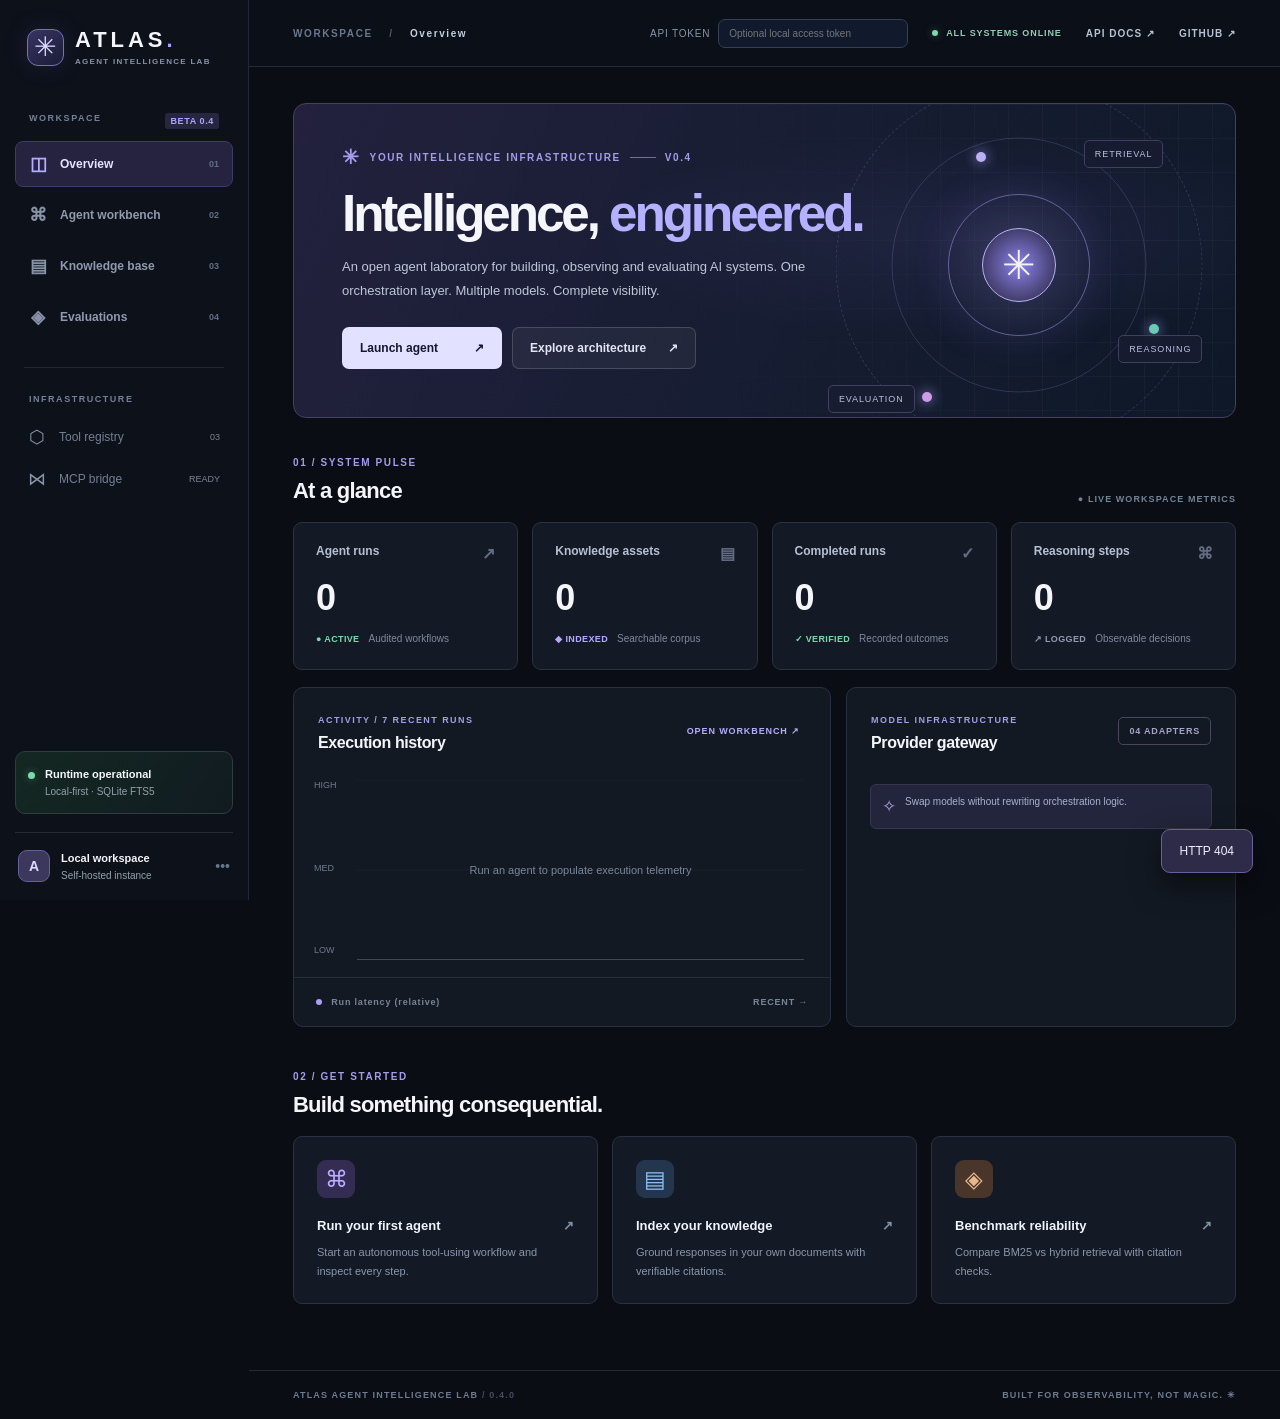
==== static/index.html @ 7a2d1500 "Add files via upload" ====
<!doctype html>
<html lang="en">
<head>
  <meta charset="utf-8">
  <meta name="viewport" content="width=device-width, initial-scale=1">
  <meta name="theme-color" content="#0a0e18">
  <title>ATLAS — Agent Intelligence Lab</title>
  <meta name="description" content="A research-grade agent workbench. Model-agnostic orchestration, local RAG, audit trails, and evaluations.">
  <link rel="stylesheet" href="/static/styles.css">
  <script src="/static/app.js" defer></script>
</head>
<body>
  <div class="shell">
    <aside class="sidebar">
      <a href="/" class="brand" aria-label="ATLAS home"><div class="brand-icon"><span>✳</span></div><div><strong>ATLAS<span class="brand-mark">.</span></strong><small>AGENT INTELLIGENCE LAB</small></div></a>
      <div class="workspace-label">WORKSPACE <span class="beta">BETA 0.4</span></div>
      <nav class="side-nav" aria-label="Main navigation">
        <button data-view="overview" class="nav-item active"><span class="nav-icon">◫</span> Overview <span class="nav-hotkey">01</span></button>
        <button data-view="workbench" class="nav-item"><span class="nav-icon">⌘</span> Agent workbench <span class="nav-hotkey">02</span></button>
        <button data-view="knowledge" class="nav-item"><span class="nav-icon">▤</span> Knowledge base <span class="nav-hotkey">03</span></button>
        <button data-view="evaluations" class="nav-item"><span class="nav-icon">◈</span> Evaluations <span class="nav-hotkey">04</span></button>
      </nav>
      <div class="side-divider"></div>
      <div class="sidebar-section-title">INFRASTRUCTURE</div>
      <div class="nav-muted"><span class="nav-icon">⬡</span> Tool registry <span class="pill-small">03</span></div>
      <div class="nav-muted"><span class="nav-icon">⋈</span> MCP bridge <span class="pill-small">READY</span></div>
      <div class="sidebar-bottom">
        <div class="engine-card"><span class="engine-light"></span><div><strong>Runtime operational</strong><small>Local-first · SQLite FTS5</small></div></div>
        <div class="footer-profile"><div class="avatar">A</div><div><strong>Local workspace</strong><small>Self-hosted instance</small></div><span>•••</span></div>
      </div>
    </aside>
    <main class="main">
      <header class="topbar"><div class="breadcrumb">WORKSPACE <span>/</span> <b id="currentPage">Overview</b></div><div class="top-actions"><label class="auth-control"><span>API TOKEN</span><input id="accessToken" type="password" autocomplete="off" placeholder="Optional local access token" aria-label="API access token"></label><span class="top-status"><i></i> ALL SYSTEMS ONLINE</span><a href="/docs" target="_blank" rel="noopener" class="top-link">API DOCS ↗</a><a href="https://github.com/new" target="_blank" rel="noopener" class="top-link">GITHUB ↗</a></div></header>
      <div class="content">
        <section id="view-overview" class="view active" aria-label="Overview">
          <div class="hero"><div class="hero-grid"></div><div class="hero-content"><div class="eyebrow"><span class="asterisk">✳</span> YOUR INTELLIGENCE INFRASTRUCTURE <span class="eyebrow-line"></span> V0.4</div><h1>Intelligence, <span>engineered.</span></h1><p>An open agent laboratory for building, observing and evaluating AI systems. One orchestration layer. Multiple models. Complete visibility.</p><div class="hero-actions"><button class="btn btn-light" id="heroLaunch">Launch agent <span>↗</span></button><button class="btn btn-glass" id="heroDocs">Explore architecture <span>↗</span></button></div></div><div class="hero-visual" aria-hidden="true"><div class="orbit orbit-1"></div><div class="orbit orbit-2"></div><div class="orbit orbit-3"></div><div class="orbit-center"><span>✳</span></div><div class="orbit-dot dot1"></div><div class="orbit-dot dot2"></div><div class="orbit-dot dot3"></div><div class="orbit-label orbit-tag1">RETRIEVAL</div><div class="orbit-label orbit-tag2">REASONING</div><div class="orbit-label orbit-tag3">EVALUATION</div></div></div>
          <div class="section-heading"><div><span class="kicker">01 / SYSTEM PULSE</span><h2>At a glance</h2></div><span class="last-updated">● LIVE WORKSPACE METRICS</span></div>
          <div class="metrics"><article class="metric-card"><div class="metric-top">Agent runs <span>↗</span></div><strong id="statRuns">0</strong><div class="metric-bottom"><span class="green-tag">● ACTIVE</span> Audited workflows</div></article><article class="metric-card"><div class="metric-top">Knowledge assets <span>▤</span></div><strong id="statDocs">0</strong><div class="metric-bottom"><span class="purple-tag">◆ INDEXED</span> Searchable corpus</div></article><article class="metric-card"><div class="metric-top">Completed runs <span>✓</span></div><strong id="statSuccess">0</strong><div class="metric-bottom"><span class="green-tag">✓ VERIFIED</span> Recorded outcomes</div></article><article class="metric-card"><div class="metric-top">Reasoning steps <span>⌘</span></div><strong id="statSteps">0</strong><div class="metric-bottom"><span class="gray-tag">↗ LOGGED</span> Observable decisions</div></article></div>
          <div class="dashboard-grid"><section class="panel large-panel"><div class="panel-heading"><div><span class="kicker">ACTIVITY / 7 RECENT RUNS</span><h3>Execution history</h3></div><button class="text-action" id="seeRuns">OPEN WORKBENCH ↗</button></div><div class="graph-layout"><div class="graph-axes"><span>HIGH</span><span>MED</span><span>LOW</span></div><div class="chart-grid" id="runChart"><div class="chart-empty">Run an agent to populate execution telemetry</div></div></div><div class="panel-foot"><span><i class="legend-point"></i> Run latency (relative)</span><span>RECENT →</span></div></section><section class="panel"><div class="panel-heading"><div><span class="kicker">MODEL INFRASTRUCTURE</span><h3>Provider gateway</h3></div><span class="chip-outline">04 ADAPTERS</span></div><div class="provider-list" id="providerList"></div><div class="provider-note"><span>✧</span> Swap models without rewriting orchestration logic.</div></section></div>
          <div class="section-heading lower-heading"><div><span class="kicker">02 / GET STARTED</span><h2>Build something consequential.</h2></div></div><div class="quick-grid"><button class="quick-card" data-jump="workbench"><span class="quick-icon purple">⌘</span><strong>Run your first agent <span>↗</span></strong><p>Start an autonomous tool-using workflow and inspect every step.</p></button><button class="quick-card" data-jump="knowledge"><span class="quick-icon blue">▤</span><strong>Index your knowledge <span>↗</span></strong><p>Ground responses in your own documents with verifiable citations.</p></button><button class="quick-card" data-jump="evaluations"><span class="quick-icon orange">◈</span><strong>Benchmark reliability <span>↗</span></strong><p>Compare BM25 vs hybrid retrieval with citation checks.</p></button></div>
        </section>
        <section id="view-workbench" class="view" aria-label="Agent workbench"><div class="page-head"><div><span class="kicker">02 / AGENT ORCHESTRATION</span><h1>Agent workbench<span class="dot">.</span></h1><p>Give an agent a task. Observe the model calls, tool execution, and grounded final output.</p></div><span class="header-label">TRACE-FIRST ENGINE</span></div>
          <div class="workbench-grid"><div class="work-left"><section class="panel composer"><div class="panel-heading"><div><span class="kicker">NEW EXECUTION</span><h3>Configure a run</h3></div><span class="chip-outline">SAFE TOOLS ENABLED</span></div><label class="field-label" for="providerSelect">RUN MODE</label><select id="runMode" class="form-control"><option value="auto" selected>ATLAS Auto · explainable routing</option><option value="single">Single agent · bounded tool loop</option><option value="team">ATLAS Team · 4 specialist stages</option></select><label class="field-label" for="providerSelect">MODEL PROVIDER</label><select id="providerSelect" class="form-control"><option value="demo">ATLAS Demo · Offline</option><option value="openai">OpenAI</option><option value="anthropic">Anthropic</option><option value="gemini">Google Gemini</option></select><label class="field-label" for="modelInput">MODEL IDENTIFIER</label><input id="modelInput" class="form-control" value="atlas-demo-v1" maxlength="100"><div class="row-fields"><div><label class="field-label" for="stepSelect">STEP BUDGET (PER ROLE IN TEAM MODE)</label><select id="stepSelect" class="form-control"><option value="3">3 steps</option><option value="5" selected>5 steps</option><option value="8">8 steps</option></select></div><div><label class="field-label">ACTIVE TOOLS</label><div class="tools-label">◈ 3 allowlisted</div></div></div><label class="field-label" for="costBudget">ESTIMATED TOKEN COST STOP · USD (OPTIONAL)</label><input id="costBudget" class="form-control" type="number" min="0.000001" max="100" step="0.001" placeholder="No cost stop configured"><p class="hint">An estimated, after-the-request stop, not a provider billing cap. Requires operator-defined rates for live models.</p><label class="field-label" for="promptInput">YOUR OBJECTIVE</label><textarea id="promptInput" class="form-control prompt-input" placeholder="Research the production safeguards for reliable AI agents. Use evidence from the indexed knowledge base and cite your sources..."></textarea><div class="prompt-suggestions"><button class="suggestion" data-prompt="What are the three baseline safeguards for production-grade tool-using agents?">Agent safety ↗</button><button class="suggestion" data-prompt="What is the Model Context Protocol and which tools does ATLAS expose?">MCP architecture ↗</button><button class="suggestion" data-prompt="Calculate (125 * 48) / 16">Calculator ↗</button></div><label class="queue-toggle"><input type="checkbox" id="backgroundMode" checked> Run in durable background queue (cancellable)</label><label class="queue-toggle"><input type="checkbox" id="useMemory"> Include relevant saved notes (opt-in, may go to model provider)</label><div class="queue-actions"><button class="btn" id="cancelJob" type="button" disabled>Cancel active job</button><span id="jobStatus" aria-live="polite">No queued task</span></div><button class="btn btn-primary wide" id="runAgent">▶ &nbsp; Execute agent <span>⌘ ENTER</span></button><p class="hint">Offline team roles are simulated, not independent reasoning models. Live providers use server-side API keys and can incur charges.</p></section><section class="panel history-panel"><div class="panel-heading"><div><span class="kicker">PERSISTENT AUDIT TRAIL</span><h3>Recent executions</h3></div></div><div id="recentRuns" class="run-list"></div><p class="hint">Queued jobs persist on disk. Interrupted paid runs are never automatically replayed.</p></section></div>
          <div class="work-right"><section class="panel trace-panel"><div class="panel-heading"><div><span class="kicker">LIVE EXECUTION STREAM</span><h3>Decision trace</h3></div><span id="executionStatus" class="status-badge idle">IDLE</span></div><div class="trace-flow" id="traceFlow"><div class="empty-state"><div class="empty-glyph">⌘</div><strong>Awaiting execution</strong><p>Every model response, tool invocation and observation will appear here as a trace event.</p></div></div></section><section class="panel output-panel"><div class="panel-heading"><div><span class="kicker">GROUNDED RESPONSE</span><h3>Agent output</h3></div><button class="text-action" id="copyOutput">COPY ↗</button></div><div id="agentOutput" class="agent-output"><p class="output-placeholder">Your agent's final response will appear here, along with citations when available.</p></div></section><section class="panel output-panel"><div class="panel-heading"><div><span class="kicker">CLAIM-LEVEL EVIDENCE AUDIT</span><h3>Evidence inspector</h3></div><button class="text-action" id="verifyCurrent">VERIFY ANSWER ↗</button></div><div id="claimAuditResults" class="agent-output"><p class="hint">Check explicit citations against indexed source passages. Heuristics do not establish truth.</p></div></section></div></div></section>
        <section id="view-knowledge" class="view" aria-label="Knowledge base"><div class="page-head"><div><span class="kicker">03 / LOCAL KNOWLEDGE ENGINE</span><h1>Knowledge base<span class="dot">.</span></h1><p>Ingest documents, compare BM25 and hybrid lexical retrieval, and inspect citations.</p></div><span class="header-label">SQLITE FTS5</span></div><div class="knowledge-grid"><section class="panel"><div class="panel-heading"><div><span class="kicker">INGESTION PIPELINE</span><h3>Add a document</h3></div></div><label class="field-label" for="docTitle">DOCUMENT TITLE</label><input class="form-control" id="docTitle" placeholder="e.g. Agent safety specification"><label class="field-label" for="docContent">DOCUMENT CONTENT</label><textarea class="form-control doc-content" id="docContent" placeholder="Paste plain text or markdown content here..."></textarea><div class="upload-row"><label class="file-control">↥ Upload .txt / .md<input type="file" accept=".txt,.md,text/plain,text/markdown" id="docFile" hidden></label><span>100 KB max</span></div><button class="btn btn-primary wide" id="addDocument">+ Index document</button></section><section class="panel"><div class="panel-heading"><div><span class="kicker">RETRIEVAL INDEX</span><h3>Indexed assets</h3></div><span class="chip-outline" id="assetCount">0 DOCUMENTS</span></div><div class="search-wrap"><span>⌕</span><input id="knowledgeSearch" placeholder="Search document passages..."></div><label class="field-label" for="retrievalSelect">RETRIEVAL STRATEGY</label><select id="retrievalSelect" class="form-control"><option value="bm25">BM25 · exact lexical matching</option><option value="hybrid">Hybrid · BM25 + lexical vector fusion</option><option value="semantic">Neural semantic · local sentence embeddings</option><option value="semantic_hybrid">Semantic hybrid · BM25 + neural vectors</option></select><p class="hint">Lexical hybrid uses hashed character n-grams. Neural modes require the optional local embedding dependency and an up-to-date index.</p><div class="upload-row"><button class="btn btn-primary" id="indexSemantic">◈ Build neural index</button><span id="semanticStatus">Neural index: not loaded</span></div><div id="searchResults" class="search-results"></div><div class="doc-list" id="docList"></div></section><section class="panel"><div class="panel-heading"><div><span class="kicker">OPT-IN AGENT CONTEXT</span><h3>Saved notes</h3></div></div><p class="hint">Notes live as plaintext in your local SQLite database. They are never automatically created or passed to an agent unless you opt in per queued run. Avoid sensitive secrets.</p><label class="field-label" for="memoryTitle">NOTE TITLE</label><input id="memoryTitle" class="form-control" maxlength="120" placeholder="e.g. My research focus"><label class="field-label" for="memoryContent">NOTE CONTENT</label><textarea id="memoryContent" class="form-control" maxlength="4000" placeholder="A short fact or preference to reuse..."></textarea><button id="saveMemory" class="btn btn-primary">+ Save note</button><div id="memoryList" class="doc-list"></div></section></div></section>
        <section id="view-evaluations" class="view" aria-label="Evaluations"><div class="page-head"><div><span class="kicker">04 / SYSTEM QUALITY</span><h1>Evaluation lab<span class="dot">.</span></h1><p>Instrument agent behavior with reproducible cases, measurable retrieval outcomes, and traceable sources.</p></div><span class="header-label">GOLDEN-SET EVALUATION</span></div><div class="eval-banner"><div><span class="kicker">MEASURE WHAT MATTERS</span><h2>Trust needs <em>evidence.</em></h2><p>Compare BM25 and lexical-vector hybrid recall@5 alongside citation-presence coverage. Now includes claim-level citation alignment and optional neural semantic retrieval evaluations. These are not truth scores.</p></div><div class="eval-orb">◈</div></div><section class="panel eval-config"><div class="panel-heading"><div><span class="kicker">BENCHMARK CONFIGURATION</span><h3>Golden-set evaluation</h3></div><span class="chip-outline">03 TEST CASES</span></div><div class="eval-controls"><div><label class="field-label" for="evalProvider">PROVIDER</label><select id="evalProvider" class="form-control"><option value="demo">ATLAS Demo · Offline</option><option value="openai">OpenAI</option><option value="anthropic">Anthropic</option><option value="gemini">Gemini</option></select></div><div><label class="field-label" for="evalModel">MODEL</label><input id="evalModel" class="form-control" value="atlas-demo-v1"></div><button class="btn btn-primary" id="runEvals">▶ &nbsp; Run benchmark</button></div><div class="eval-controls" style="margin-top:14px"><div><label class="field-label" for="comparisonProvider">COMPARE AGAINST</label><select id="comparisonProvider" class="form-control"><option value="demo">ATLAS Demo · Offline</option><option value="openai">OpenAI</option><option value="anthropic">Anthropic</option><option value="gemini">Gemini</option></select></div><div><label class="field-label" for="comparisonModel">SECOND MODEL ID</label><input id="comparisonModel" class="form-control" value="atlas-demo-v1"></div><button id="compareEvals" class="btn btn-primary">↗ Compare models</button></div><p class="hint">Live provider evaluations consume API tokens. Scores measure retrieval and citation support proxies, never ground-truth correctness.</p></section><section class="panel"><div class="panel-heading"><div><span class="kicker">HAND-LABELED AUDIT FIXTURES</span><h3>Evidence classification calibration</h3></div><button id="runCalibration" class="btn btn-primary">Run calibration ↗</button></div><p class="hint">Measures how the heuristic classifier performs on ten curated citation-surface examples. This is not a general factuality benchmark.</p><div id="calibrationResults" class="eval-results"></div></section><div id="comparisonResults" class="eval-results"></div><div id="evalResults" class="eval-results"><div class="empty-state"><div class="empty-glyph">◈</div><strong>No benchmark yet</strong><p>Seed the example documents and run the suite to generate your first quality report.</p></div></div></section>
      </div>
      <footer class="main-footer"><span>ATLAS AGENT INTELLIGENCE LAB <span class="footer-version">/ 0.4.0</span></span><span>BUILT FOR OBSERVABILITY, NOT MAGIC. ✳</span></footer>
    </main>
  </div>
  <div class="toast" id="toast" role="status"></div>
</body>
</html>
---- static/styles.css ----
:root{--bg:#0a0d14;--surface:#10151f;--card:#141a25;--card2:#171e2a;--border:#252d3b;--muted:#8692a7;--text:#f4f6fa;--sub:#bec7d7;--accent:#a7a1ff;--green:#7dd8ac;--orange:#f0b77e;--side:249px}*{box-sizing:border-box}html{scroll-behavior:smooth}body{margin:0;background:var(--bg);color:var(--text);font-family:Inter,ui-sans-serif,-apple-system,BlinkMacSystemFont,"Segoe UI",sans-serif;font-size:14px;-webkit-font-smoothing:antialiased}button,input,select,textarea{font:inherit}button{cursor:pointer}a{text-decoration:none;color:inherit}.shell{min-height:100vh;display:flex}.sidebar{width:var(--side);flex:0 0 var(--side);background:#0d111a;border-right:1px solid #202736;display:flex;flex-direction:column;padding:28px 15px 18px;position:sticky;top:0;height:100vh}.brand{display:flex;gap:11px;align-items:center;padding:0 12px 47px}.brand-icon{width:37px;height:37px;border:1px solid #756fc9;background:linear-gradient(145deg,#383463,#1a1c35);border-radius:11px;display:grid;place-items:center;color:#dad7ff;box-shadow:0 0 25px #7871ce25;font-size:27px}.brand strong{letter-spacing:.18em;font-size:22px;font-weight:780;line-height:1.05}.brand-mark{color:var(--accent)}.brand small{display:block;font-size:8px;color:#8992a7;letter-spacing:.16em;margin-top:6px;font-weight:700}.workspace-label,.sidebar-section-title{color:#738096;font-size:9px;font-weight:800;letter-spacing:.17em;padding:0 14px 12px;display:flex;justify-content:space-between}.beta{background:#272640;color:#aba5ff;padding:3px 5px;border-radius:3px;letter-spacing:.07em}.side-nav{display:grid;gap:5px}.nav-item{width:100%;color:#909aaf;background:transparent;border:1px solid transparent;text-align:left;display:flex;align-items:center;gap:13px;padding:13px 13px;border-radius:8px;font-weight:610;font-size:12px;transition:.16s}.nav-item:hover{background:#171e2b;color:white}.nav-item.active{color:#e6e3ff;background:#25233f;border-color:#3f3b65}.nav-item.active .nav-icon{color:#b4adff}.nav-icon{font-size:18px;line-height:1;width:18px;display:inline-flex;justify-content:center;color:#8993a8}.nav-hotkey{font-size:9px;color:#626e85;margin-left:auto}.side-divider{height:1px;background:#232a37;margin:27px 9px 26px}.nav-muted{color:#747f93;font-size:12px;display:flex;align-items:center;gap:13px;padding:12px 13px}.pill-small{margin-left:auto;font-size:9px;color:#7c8495}.sidebar-bottom{margin-top:auto}.engine-card{border:1px solid #2e3e3e;background:linear-gradient(125deg,#142822,#111b21);border-radius:10px;padding:16px 12px;display:flex;align-items:flex-start;gap:10px}.engine-light,.top-status i{width:7px;height:7px;flex:0 0 7px;border-radius:50%;background:var(--green);box-shadow:0 0 9px #6ff4b85c;margin-top:4px}.engine-card strong,.footer-profile strong{font-size:11px;font-weight:700;display:block}.engine-card small,.footer-profile small{font-size:10px;color:#92a3a9;display:block;margin-top:6px}.footer-profile{border-top:1px solid #252b39;margin-top:18px;padding:17px 3px 0;display:flex;gap:11px;align-items:center}.footer-profile>span{margin-left:auto;color:#69778d}.avatar{width:32px;height:32px;background:#3b375d;border:1px solid #645f98;border-radius:9px;display:grid;place-items:center;font-weight:800;color:#dedaff}.main{min-width:0;flex:1;display:flex;flex-direction:column}.topbar{height:67px;border-bottom:1px solid #252b38;display:flex;align-items:center;justify-content:space-between;padding:0 44px;background:#0b0f17}.breadcrumb{font-size:10px;font-weight:800;letter-spacing:.16em;color:#69778c}.breadcrumb span{padding:0 12px;color:#525b6c}.breadcrumb b{color:#c4cedd;font-size:10px}.top-actions{display:flex;align-items:center;gap:24px}.top-status{font-size:9px;font-weight:800;letter-spacing:.1em;color:#93cbb3;display:flex;align-items:center;gap:8px}.top-status i{width:6px;height:6px;flex-basis:6px;margin-top:0}.top-link{font-size:10px;letter-spacing:.1em;color:#b7c1d1;font-weight:800}.top-link:hover{color:#fff}.content{width:100%;max-width:1550px;margin:0 auto;padding:36px 44px 66px;flex:1}.view{display:none;animation:fadeup .3s ease}.view.active{display:block}@keyframes fadeup{from{opacity:.2;transform:translateY(7px)}to{opacity:1;transform:translateY(0)}}.hero{min-height:315px;border:1px solid #46405f;border-radius:13px;background:linear-gradient(115deg,#23213e 0%,#171d32 52%,#0e1828 100%);position:relative;overflow:hidden;display:flex;align-items:center;padding:42px 48px}.hero:before{content:"";position:absolute;inset:0;background:radial-gradient(ellipse at 72% 42%,#7866c91c,transparent 40%);pointer-events:none}.hero-grid{position:absolute;inset:0;background-image:linear-gradient(#ffffff08 1px,transparent 1px),linear-gradient(90deg,#ffffff08 1px,transparent 1px);background-size:34px 34px;mask-image:linear-gradient(90deg,transparent 36%,#000 88%)}.hero-content{position:relative;z-index:2;max-width:620px}.eyebrow,.kicker{font-size:10px;letter-spacing:.16em;font-weight:800;color:#a39ce9}.eyebrow{display:flex;align-items:center;gap:9px}.asterisk{font-size:20px;line-height:0}.eyebrow-line{width:26px;height:1px;background:#747092}.hero h1{font-size:clamp(36px,4vw,57px);letter-spacing:-.06em;line-height:1.07;margin:24px 0 14px;font-weight:760}.hero h1 span{color:#b5b0ff}.hero p{max-width:514px;color:#bfc6d7;line-height:1.85;font-size:13px;margin-bottom:24px}.hero-actions{display:flex;gap:10px}.btn{border:1px solid transparent;display:inline-flex;align-items:center;justify-content:center;gap:22px;padding:12px 17px;border-radius:7px;font-size:12px;font-weight:750;transition:all .2s;min-height:42px}.btn:hover{transform:translateY(-1px);filter:brightness(1.1)}.btn-light{background:#e2e1ff;color:#151632}.btn-light span{margin-left:14px}.btn-glass{color:#e2e5f2;background:#ffffff0c;border-color:#ffffff29}.btn-primary{background:linear-gradient(120deg,#aea6ff,#8d87ea);color:#111127;box-shadow:0 6px 20px #817aec1f}.btn-primary:disabled{opacity:.5;cursor:wait;transform:none}.wide{width:100%;justify-content:space-between}.wide span{font-size:9px;letter-spacing:.1em;color:#4e4a79}.hero-visual{position:absolute;width:390px;height:390px;right:21px;top:-34px;opacity:.95}.orbit{border:1px solid #a7a3eb35;border-radius:50%;position:absolute;top:50%;left:50%;transform:translate(-50%,-50%)}.orbit-1{width:142px;height:142px;border-color:#a79df38c;box-shadow:0 0 55px #9787ff12}.orbit-2{width:255px;height:255px}.orbit-3{width:367px;height:367px;border-style:dashed}.orbit-center{width:74px;height:74px;border-radius:50%;background:radial-gradient(circle,#918af4,#4c467a 65%,#262644);border:1px solid #c4bcff;position:absolute;top:50%;left:50%;transform:translate(-50%,-50%);box-shadow:0 0 80px #a69bf57a;display:grid;place-items:center;font-size:40px;color:white}.orbit-dot{width:10px;height:10px;border-radius:50%;background:#c5baff;position:absolute;box-shadow:0 0 13px #a6a1ff}.dot1{top:21%;left:39%}.dot2{top:65%;right:14%;background:#6fd5bc}.dot3{bottom:15%;left:25%;background:#d8a5f1}.orbit-label{position:absolute;font-size:9px;letter-spacing:.1em;color:#c5c8e9;background:#191d32e8;border:1px solid #444263;padding:8px 10px;border-radius:5px}.orbit-tag1{top:18%;right:13%}.orbit-tag2{bottom:25%;right:3%}.orbit-tag3{bottom:12%;left:1%}.section-heading{display:flex;justify-content:space-between;align-items:end;margin:35px 0 18px}.section-heading h2{font-size:22px;letter-spacing:-.035em;margin:9px 0 0;font-weight:740}.last-updated{font-size:9px;color:#738497;font-weight:780;letter-spacing:.12em}.metrics{display:grid;grid-template-columns:repeat(4,minmax(0,1fr));gap:14px}.metric-card{background:#141a25;border:1px solid #2a3140;border-radius:9px;padding:21px 22px;min-height:148px}.metric-top{display:flex;justify-content:space-between;font-size:12px;color:#b6c0d1;font-weight:600}.metric-top span{color:#626d83;font-size:16px}.metric-card strong{font-size:36px;letter-spacing:-.05em;display:block;margin:14px 0}.metric-bottom{font-size:10px;color:#7e899d;display:flex;align-items:center;gap:9px}.green-tag,.purple-tag,.gray-tag{font-size:9px;font-weight:900;letter-spacing:.04em;color:var(--green)}.purple-tag{color:#b6a9ff}.gray-tag{color:#909ab0}.dashboard-grid{display:grid;grid-template-columns:1.38fr 1fr;gap:15px;margin-top:17px}.panel{background:#131923;border:1px solid #293140;border-radius:10px;overflow:hidden}.panel-heading{display:flex;justify-content:space-between;align-items:center;padding:22px 24px 17px;gap:10px}.panel-heading h3{font-size:16px;letter-spacing:-.025em;margin:8px 0 0;font-weight:730}.panel-heading .kicker{font-size:9px}.text-action{background:none;border:0;color:#b5acfa;letter-spacing:.1em;font-size:9px;font-weight:780;white-space:nowrap}.text-action:hover{color:white}.graph-layout{height:191px;display:flex;padding:11px 26px 0 20px}.graph-axes{width:43px;display:flex;flex-direction:column;justify-content:space-between;font-size:9px;color:#6e7b8e;padding:0 0 5px}.chart-grid{position:relative;flex:1;border-bottom:1px solid #424956;background:repeating-linear-gradient(to bottom,#313a481c 0,#313a481c 1px,transparent 1px,transparent 50%);display:flex;align-items:end;justify-content:space-around;padding:0 10px 0;gap:15px}.bar{width:26px;max-width:13%;min-height:5px;background:linear-gradient(180deg,#a99dfb,#534b95);border:1px solid #a398e6;border-bottom:0;border-radius:5px 5px 0 0;position:relative;transition:height .4s}.bar:hover{filter:brightness(1.25)}.chart-empty{margin:auto;color:#79869b;font-size:11px;text-align:center}.panel-foot{padding:19px 22px;border-top:1px solid #242d3a;margin-top:17px;display:flex;justify-content:space-between;color:#788498;font-size:9px;letter-spacing:.09em;font-weight:700}.legend-point{display:inline-block;width:6px;height:6px;border-radius:50%;background:#ac9ff3;margin-right:6px}.provider-list{padding:0 24px 15px}.provider-row{display:flex;align-items:center;padding:12px 0;border-bottom:1px solid #242c38;gap:12px}.provider-logo{width:34px;height:34px;display:grid;place-items:center;background:#272d3c;border:1px solid #40495c;border-radius:9px;font-weight:850;color:#d7dcf0}.provider-logo.demo{background:#343057;color:#c9beff}.provider-text{flex:1}.provider-text strong{display:block;font-size:12px}.provider-text small{display:block;margin-top:4px;font-size:10px;color:#78869a}.provider-state{font-size:9px;letter-spacing:.07em;color:#dbaaa0}.provider-state.ready{color:#78cea5}.provider-note{margin:0 23px 21px;padding:11px;background:#22253b;border:1px solid #373550;border-radius:6px;color:#abb1cf;font-size:10px;display:flex;gap:9px}.provider-note span{color:#b5a3ef;font-size:17px}.lower-heading{margin-top:40px}.quick-grid{display:grid;grid-template-columns:repeat(3,1fr);gap:14px}.quick-card{text-align:left;padding:23px;border-radius:9px;background:#141a25;border:1px solid #293140;color:#f1f3fb;transition:.17s}.quick-card:hover{border-color:#776ec0;transform:translateY(-2px)}.quick-icon{display:grid;place-items:center;width:38px;height:38px;border-radius:9px;font-size:23px;margin-bottom:20px}.quick-icon.purple{background:#342c52;color:#bbadff}.quick-icon.blue{background:#23364d;color:#8fbef2}.quick-icon.orange{background:#493529;color:#e7b88c}.quick-card strong{font-size:13px;display:flex;justify-content:space-between}.quick-card strong span{color:#7f8fa7}.quick-card p{font-size:11px;line-height:1.7;color:#8996aa;margin:10px 0 0}.main-footer{border-top:1px solid #242c39;display:flex;justify-content:space-between;padding:19px 44px;color:#6d7a90;font-size:9px;font-weight:790;letter-spacing:.13em}.footer-version{color:#444c5c}.page-head{display:flex;justify-content:space-between;align-items:center;margin:7px 0 28px;gap:20px}.page-head h1{font-size:clamp(30px,3.2vw,46px);letter-spacing:-.055em;margin:10px 0}.page-head .dot{color:#a69bf7}.page-head p{font-size:12px;color:#9ca9bd;line-height:1.7}.header-label,.chip-outline{font-size:9px;letter-spacing:.09em;color:#a7a3c9;border:1px solid #48455e;border-radius:5px;padding:8px 10px;font-weight:750;white-space:nowrap}.workbench-grid{display:grid;grid-template-columns:minmax(340px,.82fr) minmax(390px,1.18fr);gap:16px;align-items:start}.work-left,.work-right{display:grid;gap:16px}.composer{padding-bottom:22px}.composer>.field-label,.composer>.form-control,.composer>.prompt-suggestions,.composer>.wide,.composer>.hint{margin-left:24px;margin-right:24px}.field-label{font-size:9px;font-weight:800;letter-spacing:.13em;color:#909db2;display:block;margin-top:20px;margin-bottom:9px}.form-control{display:block;width:calc(100% - 48px);padding:13px 14px;color:#e4eaf5;background:#0d131c;border:1px solid #333c4d;outline:none;border-radius:6px;font-size:12px;transition:.2s}.form-control:focus{border-color:#8a7fe5;box-shadow:0 0 0 3px #877add22}.form-control::placeholder{color:#67748a}select.form-control{color-scheme:dark}.row-fields{display:grid;grid-template-columns:1fr 1fr;gap:13px;margin:0 24px}.row-fields .form-control{width:100%}.tools-label{border:1px solid #303d45;background:#14241f;color:#92cbb1;padding:13px;border-radius:6px;font-size:11px}.prompt-input{min-height:157px;resize:vertical;line-height:1.65}.prompt-suggestions{display:flex;flex-wrap:wrap;gap:6px;margin-top:10px!important}.suggestion{border:1px solid #363e52;background:#232938;border-radius:5px;color:#acb8ce;padding:8px;font-size:10px}.suggestion:hover{border-color:#a49ded;color:white}.composer .wide{width:calc(100% - 48px);margin-top:20px}.hint{font-size:10px;color:#788499;line-height:1.6;margin-bottom:0}.trace-panel{min-height:375px}.trace-flow{padding:0 22px 23px;max-height:580px;overflow:auto}.empty-state{padding:63px 22px;text-align:center;color:#78869d}.empty-glyph{width:54px;height:54px;display:grid;place-items:center;background:#27283e;border:1px solid #474366;border-radius:14px;font-size:32px;color:#b9aaf5;margin:0 auto 18px}.empty-state strong{display:block;color:#d7dfea;font-size:13px}.empty-state p{max-width:330px;margin:11px auto 0;font-size:11px;line-height:1.8}.status-badge{font-size:9px;font-weight:800;letter-spacing:.09em;border-radius:20px;padding:6px 11px}.status-badge.idle{color:#adb6c6;background:#2a303c}.status-badge.running{color:#b1aafa;background:#373159}.status-badge.done{color:#84d9b0;background:#1b392e}.status-badge.error{color:#efb3a8;background:#4b2b2b}.trace-event{display:flex;gap:15px;padding:15px 0;border-top:1px solid #293140}.trace-icon{display:grid;place-items:center;flex:0 0 30px;width:30px;height:30px;border-radius:7px;background:#272b43;color:#bcb3ff;font-size:15px}.trace-event.tool_result .trace-icon{background:#1e3432;color:#83dfc1}.trace-event.final .trace-icon{background:#243b2e;color:#8be4af}.trace-event.error .trace-icon{background:#45292b;color:#ffa6a6}.trace-content{min-width:0;flex:1}.trace-content strong{font-size:11px;text-transform:uppercase;letter-spacing:.07em}.trace-content small{display:block;color:#7f8ca0;font-size:9px;margin-top:6px}.trace-content pre{white-space:pre-wrap;word-break:break-word;background:#0c121b;border:1px solid #293140;padding:11px;color:#aab7cf;font-size:10px;line-height:1.55;border-radius:5px;max-height:150px;overflow:auto;margin:10px 0 0}.output-panel{min-height:190px}.agent-output{padding:2px 24px 26px;color:#d4deee;font-size:12px;line-height:1.8;white-space:pre-wrap;word-break:break-word}.output-placeholder{color:#76859a}.history-panel .run-list{padding:0 22px 20px}.run-entry{display:flex;align-items:center;gap:10px;width:100%;padding:13px 2px;border:0;border-top:1px solid #293140;background:transparent;color:#dce3ef;text-align:left}.run-entry:hover{background:#ffffff05}.run-entry .mini-icon{color:#aca2f7;font-size:18px}.run-entry .run-text{flex:1;min-width:0}.run-entry strong{display:block;font-size:11px;overflow:hidden;text-overflow:ellipsis;white-space:nowrap}.run-entry small{color:#7e8da2;font-size:9px;margin-top:5px;display:block}.run-entry .run-status{font-size:10px;color:#86d8aa}.knowledge-grid{display:grid;grid-template-columns:1fr 1.1fr;gap:16px;align-items:start}.knowledge-grid .panel{padding-bottom:22px}.knowledge-grid .field-label,.knowledge-grid .form-control,.upload-row,.knowledge-grid .wide{margin-left:24px;margin-right:24px}.knowledge-grid .wide{width:calc(100% - 48px)}.doc-content{height:230px;resize:vertical}.upload-row{display:flex;align-items:center;justify-content:space-between;margin-top:15px;margin-bottom:21px}.upload-row>span{font-size:10px;color:#718096}.file-control{border:1px dashed #554e79;color:#c3baff;background:#27233f;border-radius:5px;padding:10px 14px;cursor:pointer;font-size:11px}.file-control:hover{background:#363054}.search-wrap{margin:0 24px 14px;border:1px solid #343e4d;background:#0e131c;border-radius:7px;display:flex;align-items:center;padding:0 13px;color:#8c97ab;font-size:23px}.search-wrap input{border:0;background:none;color:#e2e9f5;width:100%;outline:0;padding:12px;font-size:12px}.doc-list,.search-results{padding:0 24px}.doc-row{display:flex;gap:12px;align-items:center;padding:15px 0;border-bottom:1px solid #293140}.doc-icon{background:#2b2a45;border:1px solid #484363;border-radius:8px;width:34px;height:39px;display:grid;place-items:center;color:#c5b9fa;font-size:20px}.doc-meta{flex:1;min-width:0}.doc-meta strong{display:block;font-size:12px;overflow:hidden;text-overflow:ellipsis;white-space:nowrap}.doc-meta small{display:block;font-size:10px;color:#7d8aa1;margin-top:5px}.delete-btn{background:none;border:0;color:#8b8fa3;font-size:17px}.delete-btn:hover{color:#ff9d98}.search-hit{padding:14px;background:#1c2531;border:1px solid #303a4a;border-radius:7px;margin-bottom:9px}.search-hit strong{font-size:12px}.search-hit small{display:block;color:#b5aff4;font-size:10px;margin:5px 0}.search-hit p{font-size:11px;color:#98a8bf;line-height:1.6;max-height:68px;overflow:hidden;margin:0}.list-placeholder{font-size:11px;color:#78889e;padding:17px 0}.eval-banner{border:1px solid #50456c;border-radius:10px;background:linear-gradient(110deg,#302841,#1b2337);padding:32px 39px;display:flex;justify-content:space-between;align-items:center;overflow:hidden;margin-bottom:17px}.eval-banner h2{font-size:32px;letter-spacing:-.055em;margin:12px 0}.eval-banner em{color:#bfb1ff;font-style:normal}.eval-banner p{max-width:525px;color:#b4bfd0;line-height:1.7;font-size:12px}.eval-orb{font-size:114px;color:#a69aff70;transform:rotate(-20deg);padding-right:28px}.eval-config{padding-bottom:20px}.eval-controls{display:grid;grid-template-columns:1fr 1fr auto;gap:15px;align-items:end;padding:0 24px}.eval-controls .form-control{width:100%}.eval-controls .field-label{margin-top:5px}.eval-config .hint{margin:15px 24px 0}.eval-results{margin-top:17px}.eval-results>.empty-state{background:#131923;border:1px solid #293140;border-radius:10px}.eval-score-grid{display:grid;grid-template-columns:1fr 1fr 1fr;gap:15px;margin-bottom:15px}.eval-score{padding:22px;border-radius:9px;border:1px solid #313948;background:#151d28}.eval-score .kicker{color:#8996a8}.eval-score strong{display:block;font-size:36px;letter-spacing:-.06em;margin:12px 0}.eval-score small{color:#8997aa}.eval-table{width:100%;border-collapse:collapse;font-size:11px}.eval-table th{text-align:left;color:#91a0b5;font-size:9px;letter-spacing:.1em;padding:13px 14px;border-bottom:1px solid #303b4b}.eval-table td{color:#c4cedc;padding:16px 14px;border-bottom:1px solid #293140}.pass{color:#80dfb4}.fail{color:#ebac9d}.eval-details{padding:0 13px 16px}.eval-details h3{padding:10px 10px 0}.toast{position:fixed;right:27px;bottom:27px;padding:14px 18px;background:#2e2b48;color:#f0ecff;box-shadow:0 12px 30px #0008;border:1px solid #68609b;border-radius:9px;z-index:99;opacity:0;transform:translateY(12px);transition:.2s;pointer-events:none;font-size:12px;max-width:350px}.toast.show{opacity:1;transform:translateY(0)}@media(max-width:1270px){:root{--side:214px}.content{padding:27px 28px 54px}.topbar{padding:0 28px}.hero-visual{right:-90px;opacity:.5}.hero-content{max-width:540px}.metric-card{padding:18px 15px}.dashboard-grid{grid-template-columns:1fr 1fr}.workbench-grid{grid-template-columns:1fr 1fr}}@media(max-width:1010px){.sidebar{position:relative;height:auto}.shell{align-items:stretch}.hero-visual{display:none}.hero{padding:35px}.metrics{grid-template-columns:repeat(2,1fr)}.dashboard-grid,.workbench-grid,.knowledge-grid{grid-template-columns:1fr}.quick-grid{grid-template-columns:1fr 1fr}.top-status{display:none}}@media(max-width:720px){.shell{display:block}.sidebar{width:100%;height:auto;position:relative;padding:12px 15px}.brand{padding:0 0 14px}.workspace-label,.side-divider,.sidebar-section-title,.nav-muted,.sidebar-bottom{display:none}.side-nav{display:flex;gap:4px;overflow:auto}.nav-item{flex:0 0 auto;width:auto;padding:10px}.nav-hotkey{display:none}.topbar{height:48px;padding:0 17px}.top-actions{gap:12px}.top-link{font-size:9px}.content{padding:23px 15px 44px}.hero{padding:25px 21px;min-height:310px}.hero h1{font-size:38px}.hero-actions{flex-wrap:wrap}.metrics{gap:8px}.metric-card{padding:17px 12px;min-height:134px}.metric-card strong{font-size:29px}.dashboard-grid,.quick-grid{grid-template-columns:1fr}.section-heading{gap:12px}.last-updated{display:none}.page-head .header-label{display:none}.main-footer{padding:17px;font-size:8px;gap:15px}.main-footer span:last-child{display:none}.eval-controls{grid-template-columns:1fr}.eval-banner{padding:25px}.eval-orb{display:none}.eval-score-grid{grid-template-columns:1fr}.eval-table{font-size:10px}.eval-table th,.eval-table td{padding:10px 7px}.panel-heading{padding:18px 17px}.workbench-grid{grid-template-columns:minmax(0,1fr)}.top-link:last-child{display:none}}
/* v0.3 claim-evidence audit surface */
.claim-entry {padding:13px 0;border-top:1px solid var(--border,#2e3447);display:grid;gap:6px;overflow-wrap:anywhere}
.claim-entry strong{font-size:11px;letter-spacing:.08em}
.claim-entry p{font-size:13px;margin:0;line-height:1.55}
.claim-entry small{font-size:11px;opacity:.65}
#indexSemantic{white-space:nowrap}
#semanticStatus{font-size:11px;word-break:break-word}

/* v0.4 operator controls */
.auth-control{display:flex;align-items:center;gap:8px;font-size:10px;letter-spacing:.08em;color:#8995a9}
.auth-control input{max-width:190px;width:190px;color:#dce6fb;background:#111a2d;border:1px solid #334055;border-radius:7px;padding:8px 10px}
.queue-toggle{display:flex;align-items:center;gap:8px;margin:10px 0;font-size:12px;color:#c3cee3;cursor:pointer}
.queue-toggle input{accent-color:#8b83ff}
.queue-actions{display:flex;align-items:center;gap:12px;margin-bottom:12px;color:#aab8cf;font-size:12px}
.queue-actions button{border:1px solid #57637a;background:#142037;color:#e6eaff;border-radius:8px;padding:8px 11px;cursor:pointer}
.queue-actions button:disabled{opacity:.45;cursor:not-allowed}
#memoryList{margin-top:18px}
@media(max-width:700px){.auth-control span{display:none}.auth-control input{max-width:118px;width:118px}}
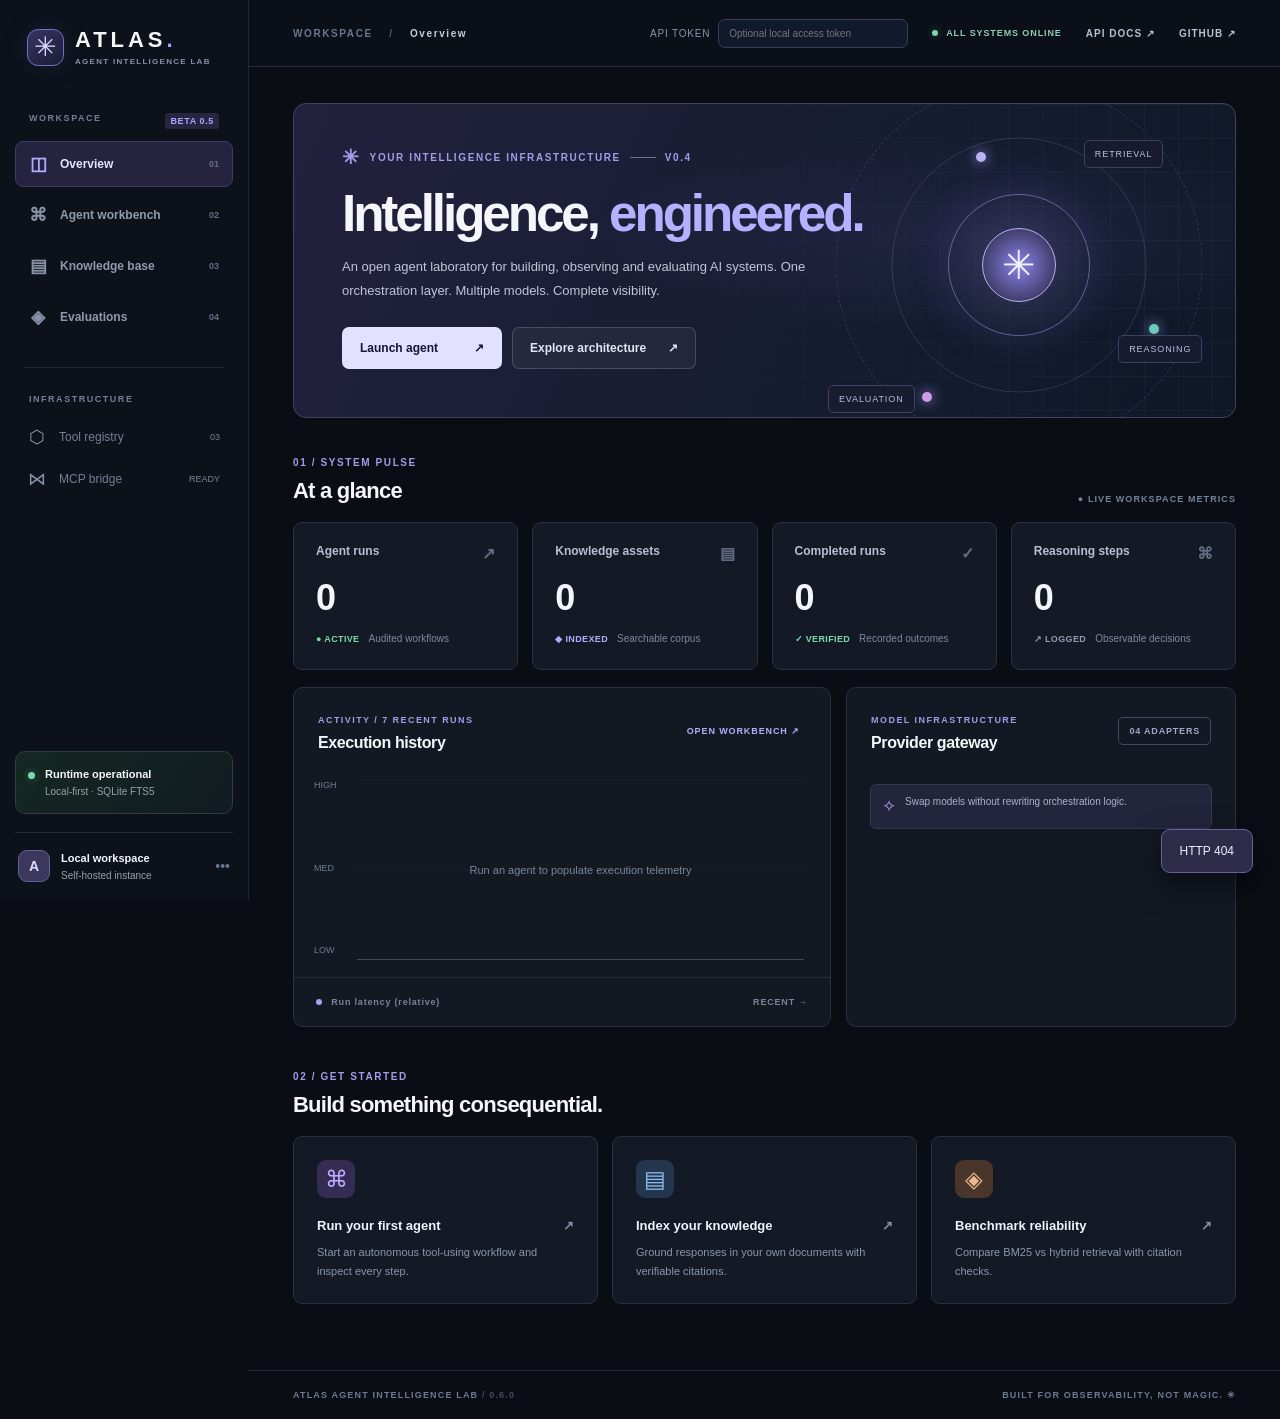
==== commit 7e36d21d: "feat: ATLAS v0.6 browser workspace and public demo" ====
--- a/static/index.html
+++ b/static/index.html
@@ -13,7 +13,7 @@
   <div class="shell">
     <aside class="sidebar">
       <a href="/" class="brand" aria-label="ATLAS home"><div class="brand-icon"><span>✳</span></div><div><strong>ATLAS<span class="brand-mark">.</span></strong><small>AGENT INTELLIGENCE LAB</small></div></a>
-      <div class="workspace-label">WORKSPACE <span class="beta">BETA 0.4</span></div>
+      <div class="workspace-label">WORKSPACE <span class="beta">BETA 0.5</span></div>
       <nav class="side-nav" aria-label="Main navigation">
         <button data-view="overview" class="nav-item active"><span class="nav-icon">◫</span> Overview <span class="nav-hotkey">01</span></button>
         <button data-view="workbench" class="nav-item"><span class="nav-icon">⌘</span> Agent workbench <span class="nav-hotkey">02</span></button>
@@ -30,7 +30,7 @@
       </div>
     </aside>
     <main class="main">
-      <header class="topbar"><div class="breadcrumb">WORKSPACE <span>/</span> <b id="currentPage">Overview</b></div><div class="top-actions"><label class="auth-control"><span>API TOKEN</span><input id="accessToken" type="password" autocomplete="off" placeholder="Optional local access token" aria-label="API access token"></label><span class="top-status"><i></i> ALL SYSTEMS ONLINE</span><a href="/docs" target="_blank" rel="noopener" class="top-link">API DOCS ↗</a><a href="https://github.com/new" target="_blank" rel="noopener" class="top-link">GITHUB ↗</a></div></header>
+      <header class="topbar"><div class="breadcrumb">WORKSPACE <span>/</span> <b id="currentPage">Overview</b></div><div class="top-actions"><label class="auth-control"><span>API TOKEN</span><input id="accessToken" type="password" autocomplete="off" placeholder="Optional local access token" aria-label="API access token"></label><span class="top-status"><i></i> ALL SYSTEMS ONLINE</span><button id="logoutButton" class="top-link" type="button" hidden>LOG OUT ↗</button><a href="/docs" target="_blank" rel="noopener" class="top-link">API DOCS ↗</a><a href="https://github.com/chesswiz263-hub/altas-agent-lab" target="_blank" rel="noopener" class="top-link">GITHUB ↗</a></div></header>
       <div class="content">
         <section id="view-overview" class="view active" aria-label="Overview">
           <div class="hero"><div class="hero-grid"></div><div class="hero-content"><div class="eyebrow"><span class="asterisk">✳</span> YOUR INTELLIGENCE INFRASTRUCTURE <span class="eyebrow-line"></span> V0.4</div><h1>Intelligence, <span>engineered.</span></h1><p>An open agent laboratory for building, observing and evaluating AI systems. One orchestration layer. Multiple models. Complete visibility.</p><div class="hero-actions"><button class="btn btn-light" id="heroLaunch">Launch agent <span>↗</span></button><button class="btn btn-glass" id="heroDocs">Explore architecture <span>↗</span></button></div></div><div class="hero-visual" aria-hidden="true"><div class="orbit orbit-1"></div><div class="orbit orbit-2"></div><div class="orbit orbit-3"></div><div class="orbit-center"><span>✳</span></div><div class="orbit-dot dot1"></div><div class="orbit-dot dot2"></div><div class="orbit-dot dot3"></div><div class="orbit-label orbit-tag1">RETRIEVAL</div><div class="orbit-label orbit-tag2">REASONING</div><div class="orbit-label orbit-tag3">EVALUATION</div></div></div>
@@ -45,7 +45,7 @@
         <section id="view-knowledge" class="view" aria-label="Knowledge base"><div class="page-head"><div><span class="kicker">03 / LOCAL KNOWLEDGE ENGINE</span><h1>Knowledge base<span class="dot">.</span></h1><p>Ingest documents, compare BM25 and hybrid lexical retrieval, and inspect citations.</p></div><span class="header-label">SQLITE FTS5</span></div><div class="knowledge-grid"><section class="panel"><div class="panel-heading"><div><span class="kicker">INGESTION PIPELINE</span><h3>Add a document</h3></div></div><label class="field-label" for="docTitle">DOCUMENT TITLE</label><input class="form-control" id="docTitle" placeholder="e.g. Agent safety specification"><label class="field-label" for="docContent">DOCUMENT CONTENT</label><textarea class="form-control doc-content" id="docContent" placeholder="Paste plain text or markdown content here..."></textarea><div class="upload-row"><label class="file-control">↥ Upload .txt / .md<input type="file" accept=".txt,.md,text/plain,text/markdown" id="docFile" hidden></label><span>100 KB max</span></div><button class="btn btn-primary wide" id="addDocument">+ Index document</button></section><section class="panel"><div class="panel-heading"><div><span class="kicker">RETRIEVAL INDEX</span><h3>Indexed assets</h3></div><span class="chip-outline" id="assetCount">0 DOCUMENTS</span></div><div class="search-wrap"><span>⌕</span><input id="knowledgeSearch" placeholder="Search document passages..."></div><label class="field-label" for="retrievalSelect">RETRIEVAL STRATEGY</label><select id="retrievalSelect" class="form-control"><option value="bm25">BM25 · exact lexical matching</option><option value="hybrid">Hybrid · BM25 + lexical vector fusion</option><option value="semantic">Neural semantic · local sentence embeddings</option><option value="semantic_hybrid">Semantic hybrid · BM25 + neural vectors</option></select><p class="hint">Lexical hybrid uses hashed character n-grams. Neural modes require the optional local embedding dependency and an up-to-date index.</p><div class="upload-row"><button class="btn btn-primary" id="indexSemantic">◈ Build neural index</button><span id="semanticStatus">Neural index: not loaded</span></div><div id="searchResults" class="search-results"></div><div class="doc-list" id="docList"></div></section><section class="panel"><div class="panel-heading"><div><span class="kicker">OPT-IN AGENT CONTEXT</span><h3>Saved notes</h3></div></div><p class="hint">Notes live as plaintext in your local SQLite database. They are never automatically created or passed to an agent unless you opt in per queued run. Avoid sensitive secrets.</p><label class="field-label" for="memoryTitle">NOTE TITLE</label><input id="memoryTitle" class="form-control" maxlength="120" placeholder="e.g. My research focus"><label class="field-label" for="memoryContent">NOTE CONTENT</label><textarea id="memoryContent" class="form-control" maxlength="4000" placeholder="A short fact or preference to reuse..."></textarea><button id="saveMemory" class="btn btn-primary">+ Save note</button><div id="memoryList" class="doc-list"></div></section></div></section>
         <section id="view-evaluations" class="view" aria-label="Evaluations"><div class="page-head"><div><span class="kicker">04 / SYSTEM QUALITY</span><h1>Evaluation lab<span class="dot">.</span></h1><p>Instrument agent behavior with reproducible cases, measurable retrieval outcomes, and traceable sources.</p></div><span class="header-label">GOLDEN-SET EVALUATION</span></div><div class="eval-banner"><div><span class="kicker">MEASURE WHAT MATTERS</span><h2>Trust needs <em>evidence.</em></h2><p>Compare BM25 and lexical-vector hybrid recall@5 alongside citation-presence coverage. Now includes claim-level citation alignment and optional neural semantic retrieval evaluations. These are not truth scores.</p></div><div class="eval-orb">◈</div></div><section class="panel eval-config"><div class="panel-heading"><div><span class="kicker">BENCHMARK CONFIGURATION</span><h3>Golden-set evaluation</h3></div><span class="chip-outline">03 TEST CASES</span></div><div class="eval-controls"><div><label class="field-label" for="evalProvider">PROVIDER</label><select id="evalProvider" class="form-control"><option value="demo">ATLAS Demo · Offline</option><option value="openai">OpenAI</option><option value="anthropic">Anthropic</option><option value="gemini">Gemini</option></select></div><div><label class="field-label" for="evalModel">MODEL</label><input id="evalModel" class="form-control" value="atlas-demo-v1"></div><button class="btn btn-primary" id="runEvals">▶ &nbsp; Run benchmark</button></div><div class="eval-controls" style="margin-top:14px"><div><label class="field-label" for="comparisonProvider">COMPARE AGAINST</label><select id="comparisonProvider" class="form-control"><option value="demo">ATLAS Demo · Offline</option><option value="openai">OpenAI</option><option value="anthropic">Anthropic</option><option value="gemini">Gemini</option></select></div><div><label class="field-label" for="comparisonModel">SECOND MODEL ID</label><input id="comparisonModel" class="form-control" value="atlas-demo-v1"></div><button id="compareEvals" class="btn btn-primary">↗ Compare models</button></div><p class="hint">Live provider evaluations consume API tokens. Scores measure retrieval and citation support proxies, never ground-truth correctness.</p></section><section class="panel"><div class="panel-heading"><div><span class="kicker">HAND-LABELED AUDIT FIXTURES</span><h3>Evidence classification calibration</h3></div><button id="runCalibration" class="btn btn-primary">Run calibration ↗</button></div><p class="hint">Measures how the heuristic classifier performs on ten curated citation-surface examples. This is not a general factuality benchmark.</p><div id="calibrationResults" class="eval-results"></div></section><div id="comparisonResults" class="eval-results"></div><div id="evalResults" class="eval-results"><div class="empty-state"><div class="empty-glyph">◈</div><strong>No benchmark yet</strong><p>Seed the example documents and run the suite to generate your first quality report.</p></div></div></section>
       </div>
-      <footer class="main-footer"><span>ATLAS AGENT INTELLIGENCE LAB <span class="footer-version">/ 0.4.0</span></span><span>BUILT FOR OBSERVABILITY, NOT MAGIC. ✳</span></footer>
+      <footer class="main-footer"><span>ATLAS AGENT INTELLIGENCE LAB <span class="footer-version">/ 0.6.0</span></span><span>BUILT FOR OBSERVABILITY, NOT MAGIC. ✳</span></footer>
     </main>
   </div>
   <div class="toast" id="toast" role="status"></div>
